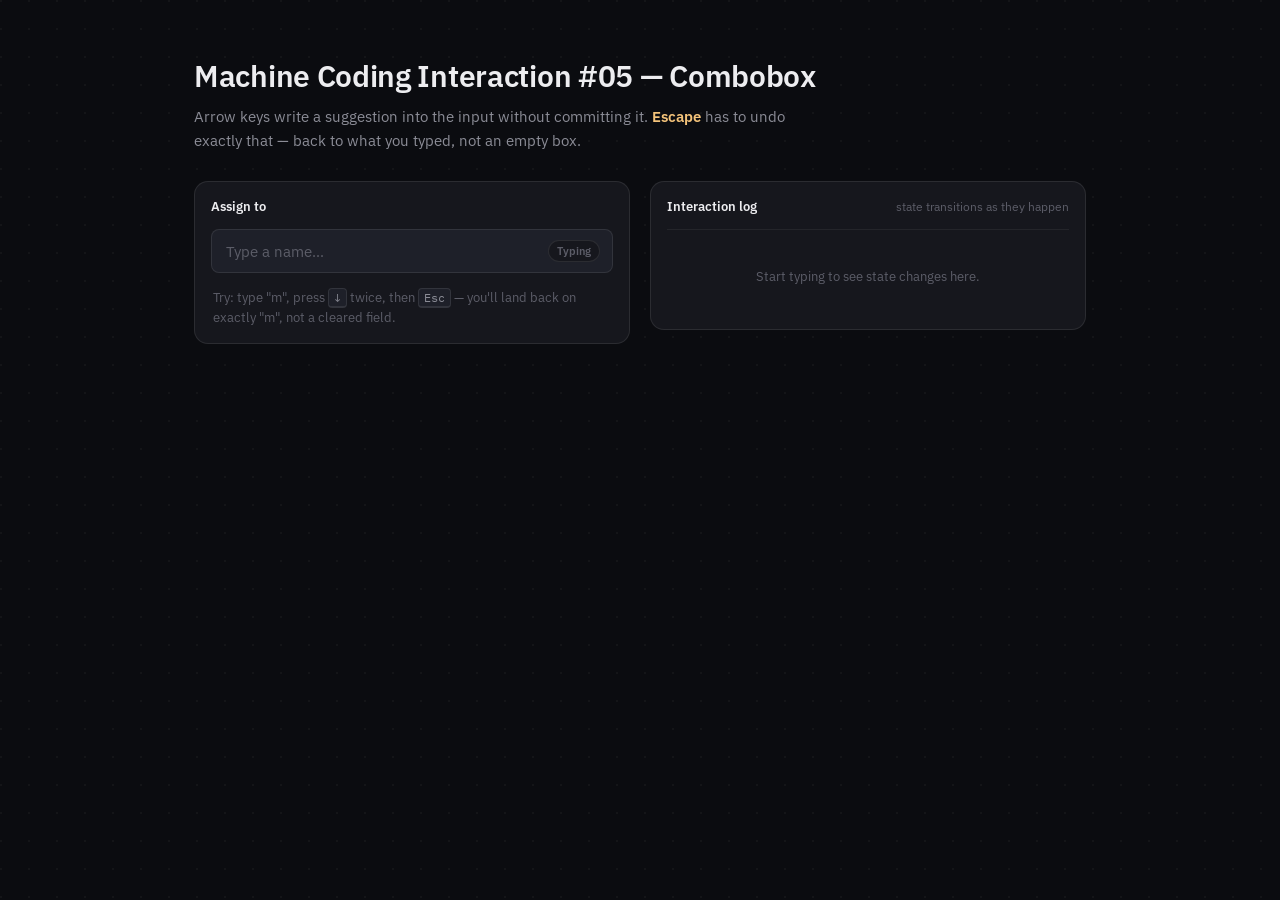
==== 05-combobox/index.html @ 95185064 "feat add 05_combobox" ====
<!doctype html>
<html lang="en">

<head>
    <meta charset="UTF-8" />
    <meta name="viewport" content="width=device-width, initial-scale=1.0" />
    <title>Machine Coding Interaction #05 — Combobox</title>
    <link rel="preconnect" href="https://fonts.googleapis.com">
    <link rel="preconnect" href="https://fonts.gstatic.com" crossorigin>
    <link
        href="https://fonts.googleapis.com/css2?family=IBM+Plex+Sans:wght@400;500;600&family=IBM+Plex+Mono:wght@400;500&display=swap"
        rel="stylesheet">
    <link rel="stylesheet" href="style.css">
</head>

<body>

    <div class="page">
        <header class="page-header">
            <h1>Machine Coding Interaction #05 — Combobox</h1>
            <p>Arrow keys write a suggestion into the input without committing it. <em>Escape</em> has to undo exactly
                that — back to what you typed, not an empty box.</p>
        </header>

        <div class="stage-grid">

            <section class="panel combobox-panel">
                <div class="panel-title">Assign to</div>

                <div class="combobox-wrap">
                    <div class="combobox-field">
                        <input id="comboInput" type="text" role="combobox" aria-autocomplete="both"
                            aria-expanded="false" aria-controls="comboListbox" aria-activedescendant=""
                            placeholder="Type a name…" autocomplete="off" spellcheck="false" />
                        <span class="state-badge" id="stateBadge">typing</span>
                    </div>
                    <ul class="listbox" id="comboListbox" role="listbox" hidden></ul>
                </div>

                <p class="combobox-hint">Try: type "m", press <kbd>↓</kbd> twice, then <kbd>Esc</kbd> — you'll land back
                    on exactly "m", not a cleared field.</p>
            </section>

            <section class="panel log-panel">
                <div class="panel-title">
                    Interaction log
                    <span class="panel-subtitle">state transitions as they happen</span>
                </div>
                <div class="log" id="log">
                    <div class="log-empty" id="logEmpty">Start typing to see state changes here.</div>
                </div>
            </section>

        </div>
    </div>

    <script src="script.js"></script>
</body>

</html>
---- 05-combobox/style.css ----
:root {
    --bg-page: #0b0c10;
    --bg-grid: rgba(255, 255, 255, 0.035);
    --surface: #16171d;
    --surface-2: #1e2029;
    --surface-hover: #23252f;
    --border: rgba(255, 255, 255, 0.09);
    --border-soft: rgba(255, 255, 255, 0.06);
    --text-primary: #ededf0;
    --text-secondary: #8b8c96;
    --text-tertiary: #5c5d68;
    --accent: #e8a13d;
    --accent-soft: rgba(232, 161, 61, 0.16);
    --accent-text: #f4c37a;
    --success: #5cc98c;
    --success-soft: rgba(92, 201, 140, 0.14);
    --danger: #e0645a;
    --danger-soft: rgba(224, 100, 90, 0.14);
    --stale: #8b7fd6;
    --stale-soft: rgba(139, 127, 214, 0.16);
    --radius-lg: 14px;
    --radius-md: 8px;
    --radius-sm: 5px;
    --ease: cubic-bezier(0.16, 1, 0.3, 1);
}

* {
    box-sizing: border-box;
}

html,
body {
    height: 100%;
    margin: 0;
}

body {
    background:
        radial-gradient(circle at 1px 1px, var(--bg-grid) 1px, transparent 0) 0 0 / 28px 28px,
        var(--bg-page);
    color: var(--text-primary);
    font-family: "IBM Plex Sans", -apple-system, BlinkMacSystemFont, sans-serif;
    min-height: 100%;
}

.page {
    max-width: 940px;
    margin: 0 auto;
    padding: 56px 24px 100px;
}

.page-header h1 {
    font-size: clamp(22px, 3vw, 30px);
    font-weight: 600;
    letter-spacing: -0.01em;
    margin: 0 0 10px;
}

.page-header p {
    margin: 0;
    color: var(--text-secondary);
    font-size: 15px;
    line-height: 1.6;
    max-width: 640px;
}

.page-header em {
    color: var(--accent-text);
    font-style: normal;
    font-weight: 600;
}

kbd {
    font-family: "IBM Plex Mono", monospace;
    font-size: 11.5px;
    background: var(--surface-2);
    border: 1px solid var(--border);
    border-bottom-width: 2px;
    color: var(--text-secondary);
    padding: 1px 5px;
    border-radius: 4px;
}

/* ---------- Layout ---------- */

.stage-grid {
    display: grid;
    grid-template-columns: 1fr 1fr;
    gap: 20px;
    align-items: start;
    margin-top: 28px;
}

@media (max-width: 760px) {
    .stage-grid {
        grid-template-columns: 1fr;
    }
}

.panel {
    background: var(--surface);
    border: 1px solid var(--border);
    border-radius: var(--radius-lg);
    overflow: visible;
    padding: 16px;
}

.panel-title {
    font-size: 13px;
    font-weight: 600;
    color: var(--text-primary);
    margin: 0 0 14px;
    display: flex;
    align-items: baseline;
    justify-content: space-between;
    gap: 8px;
}

.log-panel .panel-title {
    padding: 0;
    margin-bottom: 0;
    padding-bottom: 14px;
    border-bottom: 1px solid var(--border-soft);
}

.panel-subtitle {
    font-weight: 400;
    font-size: 12px;
    color: var(--text-tertiary);
}

/* ---------- Combobox ---------- */

.combobox-wrap {
    position: relative;
}

.combobox-field {
    display: flex;
    align-items: center;
    gap: 8px;
    background: var(--surface-2);
    border: 1px solid var(--border);
    border-radius: var(--radius-md);
    padding: 10px 12px;
}

.combobox-field:focus-within {
    border-color: var(--accent);
}

#comboInput {
    flex: 1;
    background: none;
    border: none;
    outline: none;
    color: var(--text-primary);
    font: inherit;
    font-size: 14.5px;
}

#comboInput::placeholder {
    color: var(--text-tertiary);
}

/* the browser's own selection highlight IS the ghost-suggestion
   affordance — no extra styling needed, but we make sure it's
   visible against the dark background */
#comboInput::selection {
    background: var(--accent-soft);
    color: var(--accent-text);
}

.state-badge {
    font-size: 10.5px;
    font-weight: 600;
    padding: 3px 8px;
    border-radius: 999px;
    flex-shrink: 0;
    background: var(--surface);
    color: var(--text-tertiary);
    border: 1px solid var(--border);
    text-transform: capitalize;
}

.state-badge.previewing {
    background: var(--stale-soft);
    color: var(--stale);
    border-color: transparent;
}

.state-badge.committed {
    background: var(--success-soft);
    color: var(--success);
    border-color: transparent;
}

.listbox {
    position: absolute;
    top: calc(100% + 6px);
    left: 0;
    right: 0;
    background: var(--surface);
    border: 1px solid var(--border);
    border-radius: var(--radius-md);
    box-shadow: 0 16px 40px -10px rgba(0, 0, 0, 0.6);
    list-style: none;
    margin: 0;
    padding: 6px;
    max-height: 280px;
    overflow-y: auto;
    z-index: 20;
}

.listbox[hidden] {
    display: none;
}

.combo-option {
    display: flex;
    align-items: center;
    gap: 10px;
    padding: 8px 9px;
    border-radius: var(--radius-sm);
    cursor: pointer;
}

.combo-option[aria-selected="true"] {
    background: var(--accent-soft);
}

.combo-avatar {
    width: 26px;
    height: 26px;
    border-radius: 50%;
    background: var(--surface-2);
    display: flex;
    align-items: center;
    justify-content: center;
    font-family: "IBM Plex Mono", monospace;
    font-size: 11px;
    font-weight: 600;
    color: var(--accent-text);
    flex-shrink: 0;
}

.combo-option[aria-selected="true"] .combo-avatar {
    color: var(--accent-text);
}

.combo-option-body {
    display: flex;
    flex-direction: column;
    gap: 0px;
    min-width: 0;
}

.combo-option-name {
    font-size: 13.5px;
    color: var(--text-primary);
    white-space: nowrap;
    overflow: hidden;
    text-overflow: ellipsis;
}

.combo-option-role {
    font-size: 11.5px;
    color: var(--text-tertiary);
}

.listbox-empty {
    padding: 16px 10px;
    text-align: center;
    color: var(--text-tertiary);
    font-size: 12.5px;
}

.combobox-hint {
    margin: 14px 2px 0;
    font-size: 12.5px;
    color: var(--text-tertiary);
    line-height: 1.6;
}

/* ---------- Log ---------- */

.log {
    max-height: 420px;
    overflow-y: auto;
    padding-top: 10px;
    display: flex;
    flex-direction: column-reverse;
    gap: 6px;
}

.log-empty {
    padding: 28px 10px;
    text-align: center;
    color: var(--text-tertiary);
    font-size: 13px;
}

.log-row {
    display: flex;
    align-items: center;
    gap: 10px;
    padding: 8px 10px;
    border-radius: var(--radius-sm);
    background: var(--surface-2);
    border: 1px solid var(--border-soft);
    animation: rowIn 0.15s var(--ease);
}

@keyframes rowIn {
    from {
        opacity: 0;
        transform: translateY(-4px);
    }

    to {
        opacity: 1;
        transform: translateY(0);
    }
}

.log-text {
    font-family: "IBM Plex Mono", monospace;
    font-size: 12px;
    color: var(--text-primary);
    flex: 1;
    min-width: 0;
    white-space: nowrap;
    overflow: hidden;
    text-overflow: ellipsis;
}

.status-badge {
    font-size: 10.5px;
    font-weight: 600;
    padding: 3px 8px;
    border-radius: 999px;
    flex-shrink: 0;
    white-space: nowrap;
}

.status-badge.typing {
    background: var(--surface);
    color: var(--text-secondary);
    border: 1px solid var(--border);
}

.status-badge.previewing {
    background: var(--stale-soft);
    color: var(--stale);
}

.status-badge.reverted {
    background: var(--surface);
    color: var(--accent-text);
    border: 1px solid var(--border);
}

.status-badge.committed {
    background: var(--success-soft);
    color: var(--success);
}

@media (prefers-reduced-motion: reduce) {
    * {
        animation-duration: 0.001ms !important;
        transition-duration: 0.001ms !important;
    }
}

::-webkit-scrollbar {
    width: 8px;
}

::-webkit-scrollbar-thumb {
    background: var(--surface-2);
    border-radius: 8px;
}
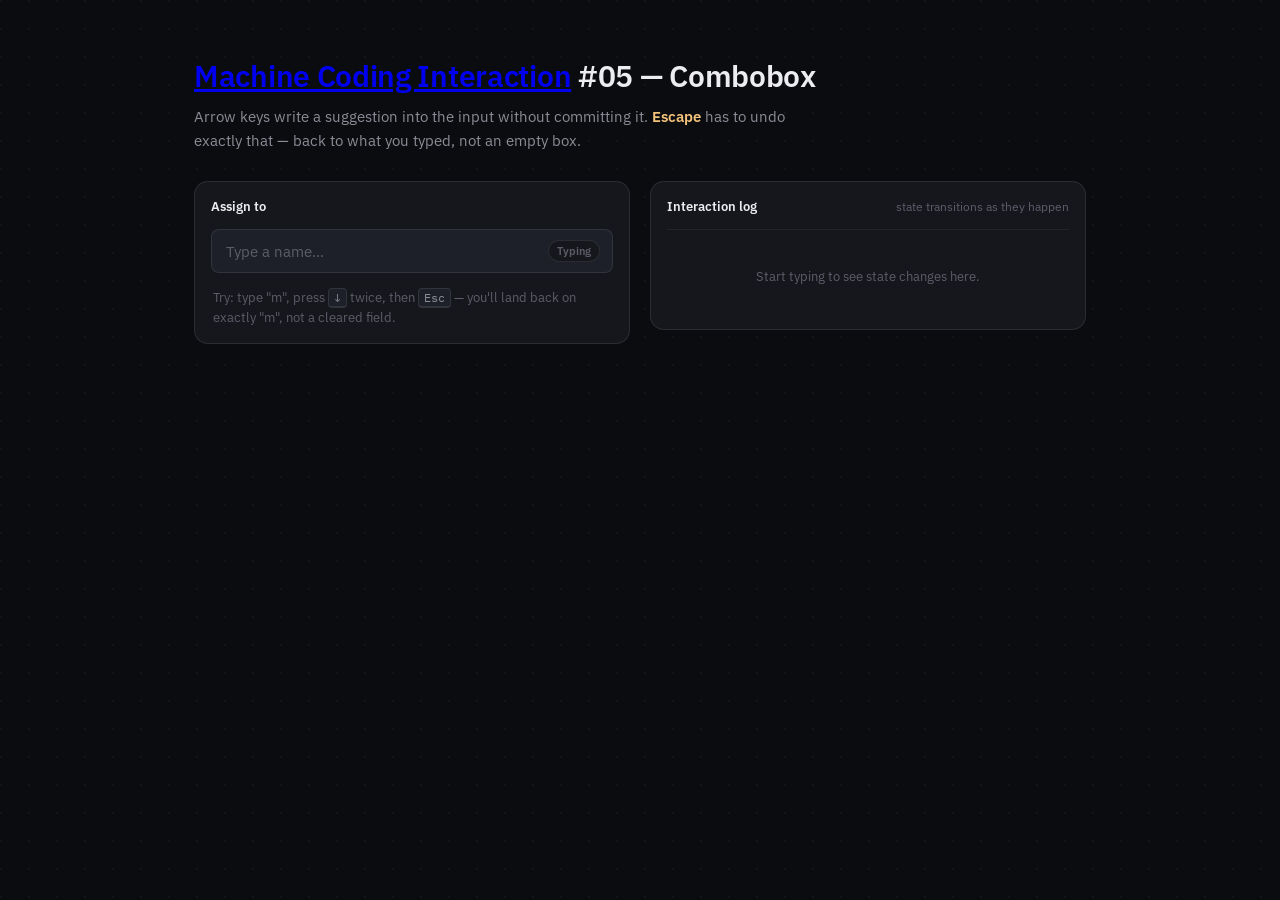
==== commit e5f70956: "chore add repo 05_link" ====
--- a/05-combobox/index.html
+++ b/05-combobox/index.html
@@ -17,7 +17,9 @@
 
     <div class="page">
         <header class="page-header">
-            <h1>Machine Coding Interaction #05 — Combobox</h1>
+            <h1>
+                <a href="https://github.com/deyRupak/machine-coding-interations">Machine Coding Interaction</a> #05 — Combobox
+            </h1>
             <p>Arrow keys write a suggestion into the input without committing it. <em>Escape</em> has to undo exactly
                 that — back to what you typed, not an empty box.</p>
         </header>
